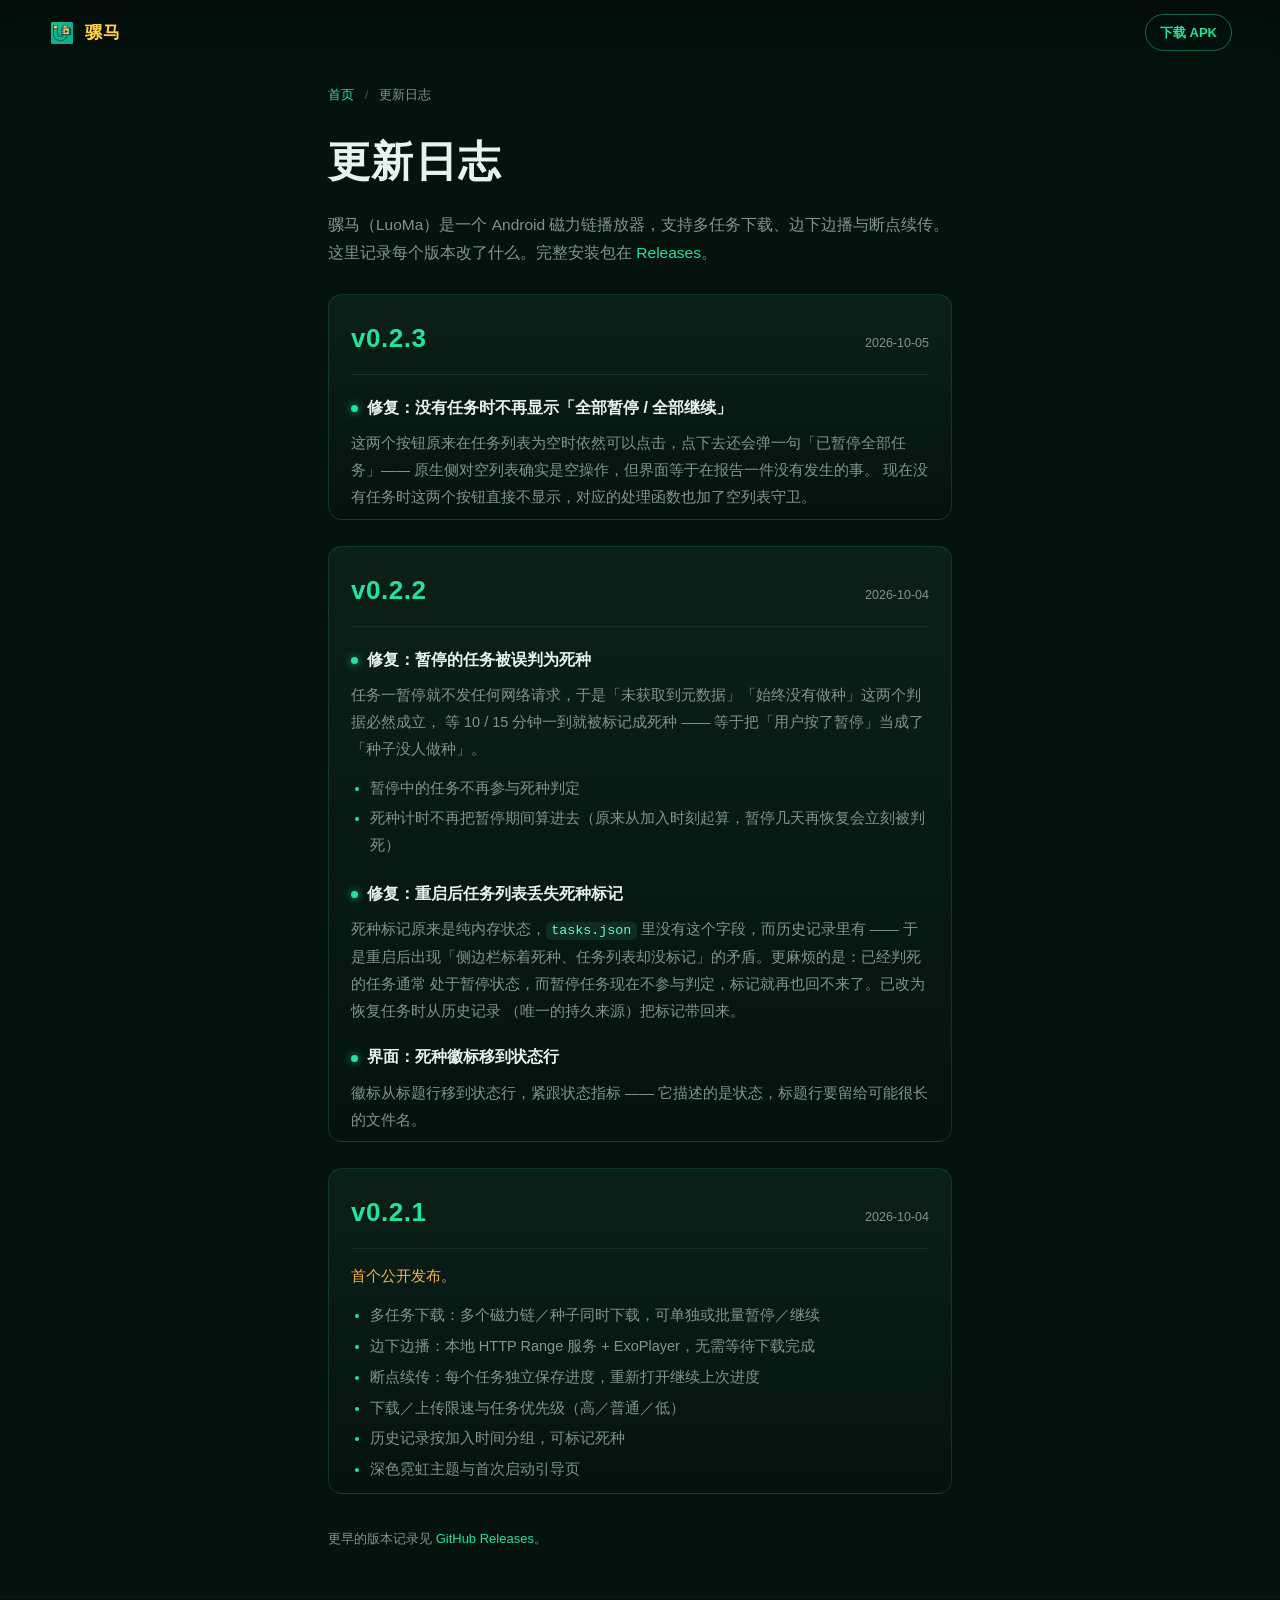
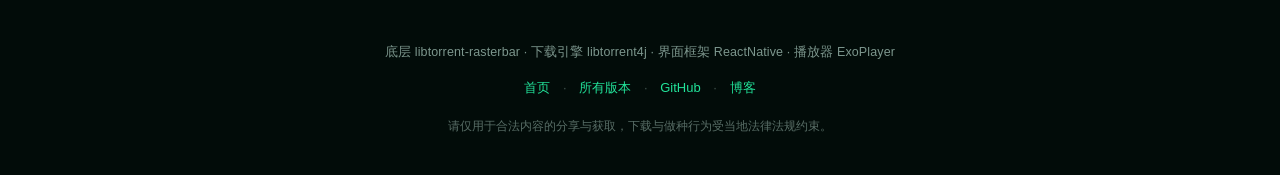
==== changelog.html @ 5c43d66f "feat: 新增更新日志页；README 去掉 Vercel 部署说明 更新日志页 changelog.html - 列出 v0.2.3 / v0.2.2 / v0.2.1 三个版本各改了什么   （" ====
<!DOCTYPE html>
<html lang="zh-CN">
<head>
<meta charset="UTF-8" />
<meta name="viewport" content="width=device-width, initial-scale=1, viewport-fit=cover" />

<title>更新日志 · 骡马 LuoMa | 各版本改动记录</title>
<meta name="description" content="骡马 LuoMa 磁力链播放器的版本更新记录：每个版本修复了什么、改了什么，包含死种判定、断点续传、多任务与界面调整。" />
<meta name="keywords" content="骡马,更新日志,版本记录,changelog,LuoMa,APK,磁力链播放器" />
<meta name="author" content="AchooLuv" />
<meta name="theme-color" content="#05130F" />
<meta name="robots" content="index, follow, max-image-preview:large" />

<link rel="canonical" href="https://luoma.muri.life/changelog.html" />

<meta property="og:type" content="article" />
<meta property="og:site_name" content="骡马 LuoMa" />
<meta property="og:locale" content="zh_CN" />
<meta property="og:url" content="https://luoma.muri.life/changelog.html" />
<meta property="og:title" content="更新日志 · 骡马 LuoMa" />
<meta property="og:description" content="骡马 LuoMa 磁力链播放器的版本更新记录。" />
<meta property="og:image" content="https://luoma.muri.life/assets/og.png" />
<meta property="og:image:width" content="1200" />
<meta property="og:image:height" content="630" />

<meta name="twitter:card" content="summary_large_image" />
<meta name="twitter:title" content="更新日志 · 骡马 LuoMa" />
<meta name="twitter:description" content="骡马 LuoMa 磁力链播放器的版本更新记录。" />
<meta name="twitter:image" content="https://luoma.muri.life/assets/og.png" />

<link rel="icon" type="image/png" href="assets/logo.png" />
<link rel="apple-touch-icon" href="assets/logo.png" />
<link rel="stylesheet" href="styles.css" />
</head>
<body class="page-body">

<a class="skip" href="#log">跳到内容</a>

<header class="topbar">
  <a class="brand" href="index.html">
    <img src="assets/logo.png" alt="" width="28" height="28" />
    <span>骡马</span>
  </a>
  <a class="dl-mini" href="https://github.com/AchooLuv/LuoMaAPK/releases/latest"
     data-download>下载 APK</a>
</header>

<main class="page" id="log">

  <nav class="crumbs"><a href="index.html">首页</a> <span>/</span> 更新日志</nav>

  <h1>更新日志</h1>
  <p class="page-lede">
    骡马（LuoMa）是一个 Android 磁力链播放器，支持多任务下载、边下边播与断点续传。
    这里记录每个版本改了什么。完整安装包在 <a href="https://github.com/AchooLuv/LuoMaAPK/releases" target="_blank" rel="noopener">Releases</a>。
  </p>

  <article class="release">
    <header class="release-head">
      <h2>v0.2.3</h2>
      <time datetime="2026-10-05">2026-10-05</time>
    </header>
    <h3>修复：没有任务时不再显示「全部暂停 / 全部继续」</h3>
    <p>
      这两个按钮原来在任务列表为空时依然可以点击，点下去还会弹一句「已暂停全部任务」——
      原生侧对空列表确实是空操作，但界面等于在报告一件没有发生的事。
      现在没有任务时这两个按钮直接不显示，对应的处理函数也加了空列表守卫。
    </p>
  </article>

  <article class="release">
    <header class="release-head">
      <h2>v0.2.2</h2>
      <time datetime="2026-10-04">2026-10-04</time>
    </header>

    <h3>修复：暂停的任务被误判为死种</h3>
    <p>
      任务一暂停就不发任何网络请求，于是「未获取到元数据」「始终没有做种」这两个判据必然成立，
      等 10 / 15 分钟一到就被标记成死种 —— 等于把「用户按了暂停」当成了「种子没人做种」。
    </p>
    <ul>
      <li>暂停中的任务不再参与死种判定</li>
      <li>死种计时不再把暂停期间算进去（原来从加入时刻起算，暂停几天再恢复会立刻被判死）</li>
    </ul>

    <h3>修复：重启后任务列表丢失死种标记</h3>
    <p>
      死种标记原来是纯内存状态，<code>tasks.json</code> 里没有这个字段，而历史记录里有 ——
      于是重启后出现「侧边栏标着死种、任务列表却没标记」的矛盾。更麻烦的是：已经判死的任务通常
      处于暂停状态，而暂停任务现在不参与判定，标记就再也回不来了。已改为恢复任务时从历史记录
      （唯一的持久来源）把标记带回来。
    </p>

    <h3>界面：死种徽标移到状态行</h3>
    <p>
      徽标从标题行移到状态行，紧跟状态指标 —— 它描述的是状态，标题行要留给可能很长的文件名。
    </p>
  </article>

  <article class="release">
    <header class="release-head">
      <h2>v0.2.1</h2>
      <time datetime="2026-10-04">2026-10-04</time>
    </header>
    <p class="release-note">首个公开发布。</p>
    <ul>
      <li>多任务下载：多个磁力链／种子同时下载，可单独或批量暂停／继续</li>
      <li>边下边播：本地 HTTP Range 服务 + ExoPlayer，无需等待下载完成</li>
      <li>断点续传：每个任务独立保存进度，重新打开继续上次进度</li>
      <li>下载／上传限速与任务优先级（高／普通／低）</li>
      <li>历史记录按加入时间分组，可标记死种</li>
      <li>深色霓虹主题与首次启动引导页</li>
    </ul>
  </article>

  <p class="page-foot">
    更早的版本记录见
    <a href="https://github.com/AchooLuv/LuoMaAPK/releases" target="_blank" rel="noopener">GitHub Releases</a>。
  </p>

</main>

<footer class="footer">
  <p class="tech">
    底层 libtorrent-rasterbar · 下载引擎 libtorrent4j · 界面框架 ReactNative · 播放器 ExoPlayer
  </p>
  <p class="links">
    <a href="index.html">首页</a>
    <span>·</span>
    <a href="https://github.com/AchooLuv/LuoMaAPK/releases" target="_blank" rel="noopener">所有版本</a>
    <span>·</span>
    <a href="https://github.com/AchooLuv" target="_blank" rel="noopener">GitHub</a>
    <span>·</span>
    <a href="https://my.muri.life/" target="_blank" rel="noopener">博客</a>
  </p>
  <p class="disclaimer">
    请仅用于合法内容的分享与获取，下载与做种行为受当地法律法规约束。
  </p>
</footer>

<script src="app.js"></script>
</body>
</html>
---- styles.css ----
/* ==========================================================================
   骡马 LuoMa · 展示页
   配色直接取自 APP 的 src/config/colorConfig.ts，保证与客户端一致
   ========================================================================== */

:root {
  /* 与 APP 完全相同的色值 */
  --bg:          #05130F;
  --bg-deep:     #0E241D;
  --bg-dark:     #020C09;
  --text:        #E6F4EF;
  --text-light:  #7C968D;
  --tip:         #F0B44C;
  --theme:       #22E39A;
  --glow:        #5CFFC4;
  --active:      #FFD04B;
  --success:     #31D68A;

  --pad: clamp(20px, 5vw, 48px);
  --radius: 14px;
  --maxw: 680px;
}

* { box-sizing: border-box; }

html {
  /* 接近 APP 的整页翻页手感，但用 proximity 避免把用户「锁」在某一页 */
  scroll-snap-type: y proximity;
  scroll-behavior: smooth;
  background: var(--bg-dark);
}

body {
  margin: 0;
  background: var(--bg);
  color: var(--text);
  font-family: -apple-system, BlinkMacSystemFont, 'Segoe UI', 'PingFang SC',
               'Hiragino Sans GB', 'Microsoft YaHei', 'Noto Sans SC', sans-serif;
  line-height: 1.65;
  -webkit-font-smoothing: antialiased;
  overflow-x: hidden;
}

code {
  font-family: ui-monospace, SFMono-Regular, Menlo, Consolas, monospace;
  font-size: .92em;
  color: var(--glow);
  background: rgba(92, 255, 196, .09);
  padding: .1em .4em;
  border-radius: 5px;
}

a { color: inherit; }

/* 跳到内容（键盘可达性） */
.skip {
  position: absolute;
  left: -9999px;
  top: 0;
  z-index: 100;
  padding: 10px 16px;
  background: var(--theme);
  color: var(--bg-dark);
  border-radius: 0 0 var(--radius) 0;
  text-decoration: none;
}
.skip:focus { left: 0; }

/* ---------------------------------------------------------------- 顶栏 */
.topbar {
  position: fixed;
  inset: 0 0 auto 0;
  z-index: 30;
  display: flex;
  align-items: center;
  justify-content: space-between;
  padding: 14px var(--pad);
  padding-top: max(14px, env(safe-area-inset-top));
  background: linear-gradient(180deg, rgba(2, 12, 9, .92), rgba(2, 12, 9, 0));
  backdrop-filter: blur(6px);
}

.brand {
  display: inline-flex;
  align-items: center;
  gap: 9px;
  font-size: 17px;
  font-weight: 700;
  letter-spacing: .5px;
  color: var(--active);
  text-decoration: none;
}
.brand img { border-radius: 8px; }

.topbar-actions {
  display: flex;
  align-items: center;
  gap: 14px;
}

.nav-link {
  font-size: 13px;
  color: var(--text-light);
  text-decoration: none;
  transition: color .18s;
}
.nav-link:hover { color: var(--theme); }

.dl-mini {
  font-size: 13px;
  font-weight: 600;
  color: var(--theme);
  text-decoration: none;
  padding: 7px 14px;
  border: 1px solid rgba(34, 227, 154, .42);
  border-radius: 999px;
  transition: background .18s, border-color .18s;
}
.dl-mini:hover { background: rgba(34, 227, 154, .12); border-color: var(--theme); }

/* ---------------------------------------------------------------- 分页点 */
.dots {
  position: fixed;
  right: max(12px, env(safe-area-inset-right));
  top: 50%;
  transform: translateY(-50%);
  z-index: 30;
  display: flex;
  flex-direction: column;
  gap: 12px;
}

.dots button {
  width: 9px;
  height: 9px;
  padding: 0;
  border: 0;
  border-radius: 50%;
  background: rgba(124, 150, 141, .38);
  cursor: pointer;
  transition: background .22s, transform .22s, box-shadow .22s;
}
.dots button:hover { background: rgba(124, 150, 141, .7); }
.dots button[aria-current='true'] {
  background: var(--theme);
  transform: scale(1.45);
  box-shadow: 0 0 12px rgba(34, 227, 154, .75);
}

/* ---------------------------------------------------------------- 整页 */
.slide {
  position: relative;
  min-height: 100svh;
  display: flex;
  align-items: center;
  justify-content: center;
  padding: calc(80px + env(safe-area-inset-top)) var(--pad) 72px;
  scroll-snap-align: start;
  overflow: hidden;
}

.inner {
  position: relative;
  z-index: 2;
  width: 100%;
  max-width: var(--maxw);
  text-align: center;
}

/* 霓虹光晕：APP 里用的是同心圆，这里用径向渐变还原同样的观感 */
.glow {
  position: absolute;
  z-index: 1;
  width: min(120vw, 860px);
  aspect-ratio: 1;
  border-radius: 50%;
  pointer-events: none;
  background: radial-gradient(circle,
    rgba(34, 227, 154, .17) 0%,
    rgba(34, 227, 154, .11) 24%,
    rgba(34, 227, 154, .055) 46%,
    rgba(34, 227, 154, .022) 62%,
    transparent 73%);
}

/* 两道倾斜轨道环 */
.glow::before,
.glow::after {
  content: '';
  position: absolute;
  inset: 12%;
  border-radius: 50%;
  border: 1px solid rgba(92, 255, 196, .13);
}
.glow::before { transform: scaleY(.42) rotate(-16deg); }
.glow::after  { transform: scaleY(.42) rotate(16deg); border-color: rgba(92, 255, 196, .08); }

.glow--hero     { top: 4%; }
.glow--download { bottom: -12%; background: radial-gradient(circle,
    rgba(255, 208, 75, .10) 0%, rgba(255, 208, 75, .05) 40%, transparent 70%); }
.glow--download::before,
.glow--download::after { border-color: rgba(255, 208, 75, .10); }

/* ---------------------------------------------------------------- 首页 */
.logo {
  display: block;
  margin: 0 auto 22px;
  border-radius: 22px;
  box-shadow: 0 0 0 1px rgba(92, 255, 196, .16), 0 18px 50px rgba(0, 0, 0, .55);
}

.slide--hero h1 {
  margin: 0;
  font-size: clamp(38px, 9vw, 58px);
  font-weight: 800;
  letter-spacing: .06em;
  color: var(--active);
  text-shadow: 0 0 34px rgba(255, 208, 75, .28);
}

.tagline {
  margin: 10px 0 0;
  font-size: clamp(14px, 3.6vw, 17px);
  color: var(--theme);
  letter-spacing: .02em;
}

.lede {
  margin: 22px auto 0;
  max-width: 30em;
  font-size: clamp(14px, 3.7vw, 16px);
  color: var(--text-light);
  line-height: 1.85;
}

.actions {
  margin-top: 32px;
  display: flex;
  flex-wrap: wrap;
  gap: 12px;
  justify-content: center;
}

.btn {
  display: inline-flex;
  align-items: center;
  justify-content: center;
  min-width: 148px;
  padding: 13px 26px;
  font-size: 15px;
  font-weight: 700;
  font-family: inherit;
  text-decoration: none;
  border-radius: 999px;
  border: 1px solid transparent;
  cursor: pointer;
  transition: transform .16s, box-shadow .18s, background .18s, border-color .18s;
}
.btn:active { transform: translateY(1px); }

.btn--primary {
  background: var(--theme);
  color: var(--bg-dark);
  box-shadow: 0 10px 28px rgba(34, 227, 154, .22);
}
.btn--primary:hover { box-shadow: 0 12px 34px rgba(34, 227, 154, .38); }

.btn--ghost {
  background: transparent;
  color: var(--theme);
  border-color: rgba(34, 227, 154, .42);
}
.btn--ghost:hover { background: rgba(34, 227, 154, .1); border-color: var(--theme); }

.meta {
  margin: 18px 0 0;
  font-size: 12.5px;
  color: var(--text-light);
  letter-spacing: .02em;
}

.scroll-hint {
  position: absolute;
  bottom: max(26px, env(safe-area-inset-bottom));
  left: 50%;
  transform: translateX(-50%);
  z-index: 2;
  width: 22px;
  height: 34px;
  border: 1px solid rgba(124, 150, 141, .42);
  border-radius: 12px;
}
.scroll-hint span {
  position: absolute;
  left: 50%;
  top: 7px;
  width: 3px;
  height: 6px;
  margin-left: -1.5px;
  border-radius: 2px;
  background: var(--theme);
  animation: hint 1.7s ease-in-out infinite;
}
@keyframes hint {
  0%, 100% { transform: translateY(0);   opacity: .35; }
  50%      { transform: translateY(11px); opacity: 1; }
}

/* ---------------------------------------------------------------- 功能页 */
.icon {
  width: 108px;
  height: 108px;
  margin: 0 auto 26px;
  display: grid;
  place-items: center;
  border-radius: 30px;
  color: var(--theme);
  background: linear-gradient(160deg, rgba(34, 227, 154, .13), rgba(34, 227, 154, .03));
  border: 1px solid rgba(34, 227, 154, .22);
  box-shadow: inset 0 0 32px rgba(34, 227, 154, .09);
}
.icon svg { width: 54px; height: 54px; }

.step {
  margin: 0 0 6px;
  font-size: 12px;
  font-weight: 700;
  letter-spacing: .3em;
  color: rgba(92, 255, 196, .55);
}

.slide h2 {
  margin: 0;
  font-size: clamp(30px, 7.5vw, 44px);
  font-weight: 800;
  letter-spacing: .04em;
  color: var(--text);
}

.sub {
  margin: 10px 0 0;
  font-size: clamp(14px, 3.6vw, 16px);
  color: var(--theme);
}

.points {
  margin: 34px auto 0;
  padding: 0;
  list-style: none;
  max-width: 30em;
  text-align: left;
}

.points li {
  position: relative;
  padding: 9px 0 9px 26px;
  font-size: clamp(13.5px, 3.5vw, 15px);
  color: var(--text-light);
  border-bottom: 1px solid rgba(124, 150, 141, .12);
}
.points li:last-child { border-bottom: 0; }

.points li::before {
  content: '';
  position: absolute;
  left: 4px;
  top: 1.15em;
  width: 7px;
  height: 7px;
  border-radius: 50%;
  background: var(--theme);
  box-shadow: 0 0 9px rgba(34, 227, 154, .85);
}

/* ---------------------------------------------------------------- 下载页 */
.card {
  margin: 30px auto 0;
  max-width: 460px;
  text-align: left;
  border-radius: var(--radius);
  border: 1px solid rgba(34, 227, 154, .17);
  background: linear-gradient(180deg, rgba(14, 36, 29, .82), rgba(5, 19, 15, .82));
  overflow: hidden;
}

.card-row {
  display: flex;
  align-items: baseline;
  justify-content: space-between;
  gap: 16px;
  padding: 13px 18px;
  border-bottom: 1px solid rgba(124, 150, 141, .1);
}
.card-row:last-child { border-bottom: 0; }

.card-row .k {
  flex: 0 0 auto;
  font-size: 13px;
  color: var(--text-light);
}
.card-row .v {
  font-size: 13.5px;
  color: var(--text);
  text-align: right;
  word-break: break-all;
}

.install {
  margin: 30px auto 0;
  max-width: 30em;
  padding-left: 1.35em;
  text-align: left;
  font-size: clamp(13px, 3.4vw, 14.5px);
  color: var(--text-light);
}
.install li { padding: 4px 0; }
.install li::marker { color: var(--theme); font-weight: 700; }

.note {
  margin: 26px auto 0;
  max-width: 30em;
  font-size: 12.5px;
  line-height: 1.8;
  color: rgba(124, 150, 141, .85);
}
.note strong { color: var(--tip); font-weight: 600; }

/* ---------------------------------------------------------------- 页脚 */
.footer {
  padding: 44px var(--pad) max(40px, env(safe-area-inset-bottom));
  border-top: 1px solid rgba(124, 150, 141, .13);
  background: var(--bg-dark);
  text-align: center;
}

.tech {
  margin: 0;
  font-size: 12.5px;
  color: var(--text-light);
  letter-spacing: .01em;
}

.links {
  margin: 14px 0 0;
  font-size: 13px;
  color: var(--text-light);
}
.links a { color: var(--theme); text-decoration: none; }
.links a:hover { text-decoration: underline; }
.links span { margin: 0 9px; opacity: .5; }

.disclaimer {
  margin: 18px 0 0;
  font-size: 12px;
  color: rgba(124, 150, 141, .7);
}

/* ==========================================================================
   文档型页面（更新日志）
   首页是整屏分页，这里改成正常文档流；顶部固定栏留出内边距。
   本页没有任何 scroll-snap-align 元素，所以 html 上的吸附设置不会生效。
   ========================================================================== */

.page-body { background: var(--bg); }

.page {
  max-width: 720px;
  margin: 0 auto;
  padding: calc(84px + env(safe-area-inset-top)) var(--pad)
           max(48px, env(safe-area-inset-bottom));
}

.crumbs {
  font-size: 13px;
  color: var(--text-light);
  margin-bottom: 22px;
}
.crumbs a { color: var(--theme); text-decoration: none; }
.crumbs a:hover { text-decoration: underline; }
.crumbs span { margin: 0 7px; opacity: .5; }

.page h1 {
  margin: 0;
  font-size: clamp(30px, 7vw, 42px);
  font-weight: 800;
  letter-spacing: .03em;
  color: var(--text);
}

.page-lede {
  margin: 14px 0 0;
  font-size: clamp(14px, 3.6vw, 15.5px);
  line-height: 1.85;
  color: var(--text-light);
}
.page-lede a { color: var(--theme); text-decoration: none; }
.page-lede a:hover { text-decoration: underline; }

/* 每个版本一张卡片 */
.release {
  margin-top: 26px;
  padding: 22px 22px 8px;
  border-radius: var(--radius);
  border: 1px solid rgba(34, 227, 154, .16);
  background: linear-gradient(180deg, rgba(14, 36, 29, .72), rgba(5, 19, 15, .72));
}

.release-head {
  display: flex;
  align-items: baseline;
  justify-content: space-between;
  gap: 14px;
  flex-wrap: wrap;
  padding-bottom: 14px;
  margin-bottom: 4px;
  border-bottom: 1px solid rgba(124, 150, 141, .14);
}

.release-head h2 {
  margin: 0;
  font-size: clamp(21px, 5vw, 26px);
  font-weight: 800;
  letter-spacing: .02em;
  color: var(--theme);
}

.release-head time {
  font-size: 12.5px;
  color: var(--text-light);
  font-variant-numeric: tabular-nums;
}

.release h3 {
  margin: 20px 0 0;
  font-size: clamp(14.5px, 3.7vw, 16px);
  font-weight: 700;
  color: var(--text);
}

.release h3::before {
  content: '';
  display: inline-block;
  width: 7px;
  height: 7px;
  margin-right: 9px;
  border-radius: 50%;
  background: var(--theme);
  box-shadow: 0 0 9px rgba(34, 227, 154, .8);
  vertical-align: middle;
}

.release p {
  margin: 9px 0 0;
  font-size: clamp(13.5px, 3.5vw, 14.5px);
  line-height: 1.85;
  color: var(--text-light);
}

.release ul {
  margin: 10px 0 0;
  padding-left: 1.3em;
  font-size: clamp(13.5px, 3.5vw, 14.5px);
  line-height: 1.85;
  color: var(--text-light);
}
.release li { padding: 2px 0; }
.release li::marker { color: var(--theme); }

.release-note {
  margin-top: 14px !important;
  color: var(--tip) !important;
}

.page-foot {
  margin: 34px 0 0;
  font-size: 13px;
  color: var(--text-light);
}
.page-foot a { color: var(--theme); text-decoration: none; }
.page-foot a:hover { text-decoration: underline; }

/* ---------------------------------------------------------------- 响应式 */
.br-wide { display: none; }

@media (min-width: 720px) {
  .br-wide { display: inline; }
}

@media (max-width: 560px) {
  .dots {
    right: auto;
    left: 50%;
    top: auto;
    bottom: max(12px, env(safe-area-inset-bottom));
    transform: translateX(-50%);
    flex-direction: row;
    gap: 10px;
  }
  .scroll-hint { display: none; }
  .slide { padding-bottom: 96px; }
  .btn { flex: 1 1 148px; }
}

/* 尊重「减少动态效果」偏好 */
@media (prefers-reduced-motion: reduce) {
  html { scroll-behavior: auto; scroll-snap-type: none; }
  .scroll-hint span { animation: none; }
  * { transition: none !important; }
}
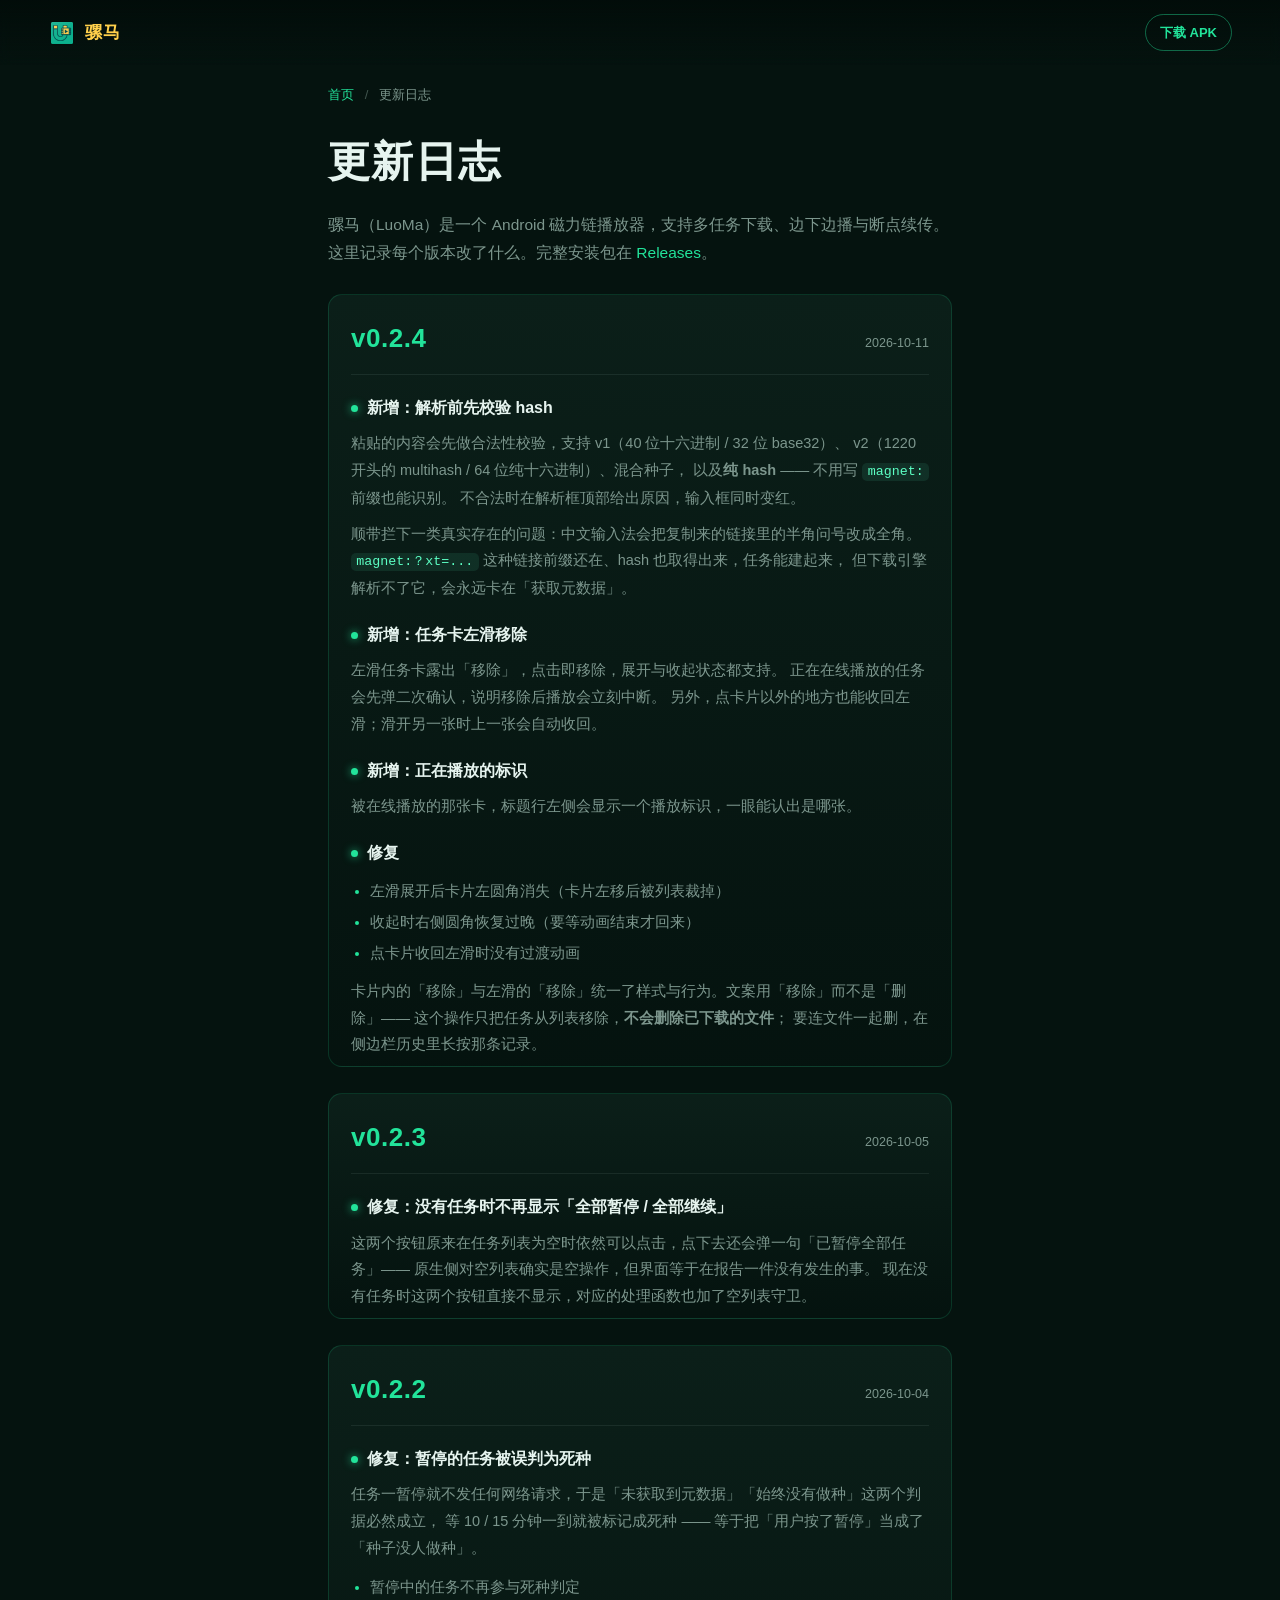
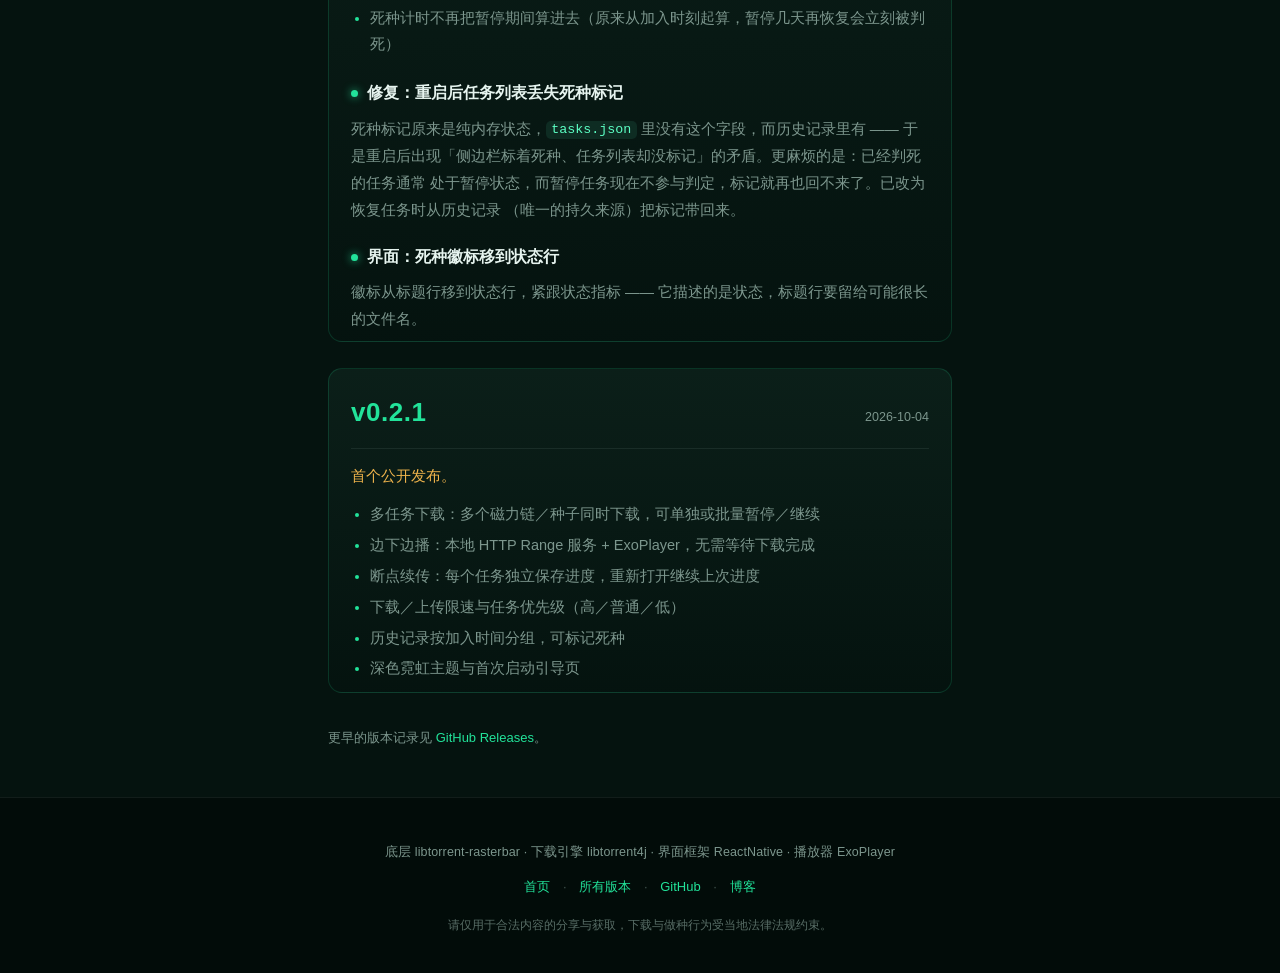
==== commit 36c135b0: "docs: 更新日志补上 v0.2.4" ====
--- a/changelog.html
+++ b/changelog.html
@@ -54,6 +54,48 @@
     骡马（LuoMa）是一个 Android 磁力链播放器，支持多任务下载、边下边播与断点续传。
     这里记录每个版本改了什么。完整安装包在 <a href="https://github.com/AchooLuv/LuoMaAPK/releases" target="_blank" rel="noopener">Releases</a>。
   </p>
+
+  <article class="release">
+    <header class="release-head">
+      <h2>v0.2.4</h2>
+      <time datetime="2026-10-11">2026-10-11</time>
+    </header>
+
+    <h3>新增：解析前先校验 hash</h3>
+    <p>
+      粘贴的内容会先做合法性校验，支持 v1（40 位十六进制 / 32 位 base32）、
+      v2（1220 开头的 multihash / 64 位纯十六进制）、混合种子，
+      以及<strong>纯 hash</strong> —— 不用写 <code>magnet:</code> 前缀也能识别。
+      不合法时在解析框顶部给出原因，输入框同时变红。
+    </p>
+    <p>
+      顺带拦下一类真实存在的问题：中文输入法会把复制来的链接里的半角问号改成全角。
+      <code>magnet:？xt=...</code> 这种链接前缀还在、hash 也取得出来，任务能建起来，
+      但下载引擎解析不了它，会永远卡在「获取元数据」。
+    </p>
+
+    <h3>新增：任务卡左滑移除</h3>
+    <p>
+      左滑任务卡露出「移除」，点击即移除，展开与收起状态都支持。
+      正在在线播放的任务会先弹二次确认，说明移除后播放会立刻中断。
+      另外，点卡片以外的地方也能收回左滑；滑开另一张时上一张会自动收回。
+    </p>
+
+    <h3>新增：正在播放的标识</h3>
+    <p>被在线播放的那张卡，标题行左侧会显示一个播放标识，一眼能认出是哪张。</p>
+
+    <h3>修复</h3>
+    <ul>
+      <li>左滑展开后卡片左圆角消失（卡片左移后被列表裁掉）</li>
+      <li>收起时右侧圆角恢复过晚（要等动画结束才回来）</li>
+      <li>点卡片收回左滑时没有过渡动画</li>
+    </ul>
+    <p>
+      卡片内的「移除」与左滑的「移除」统一了样式与行为。文案用「移除」而不是「删除」——
+      这个操作只把任务从列表移除，<strong>不会删除已下载的文件</strong>；
+      要连文件一起删，在侧边栏历史里长按那条记录。
+    </p>
+  </article>
 
   <article class="release">
     <header class="release-head">
